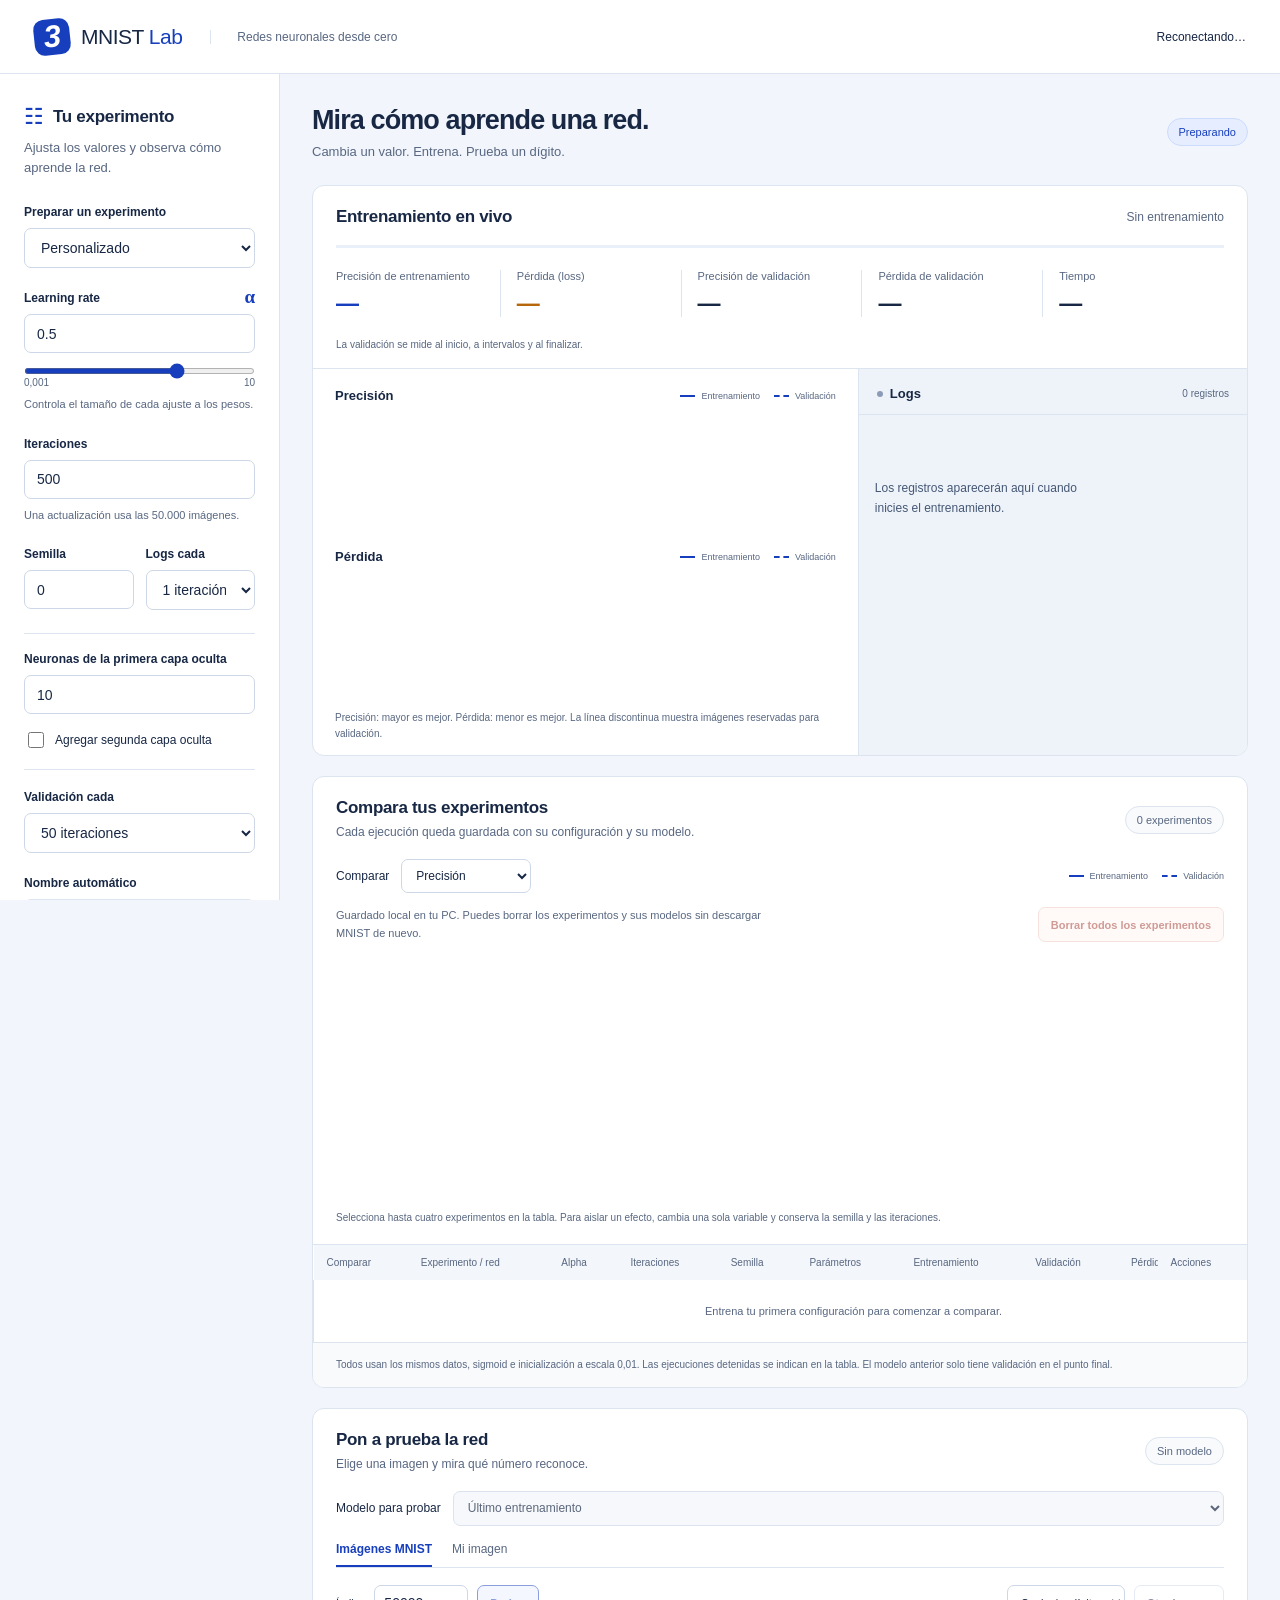
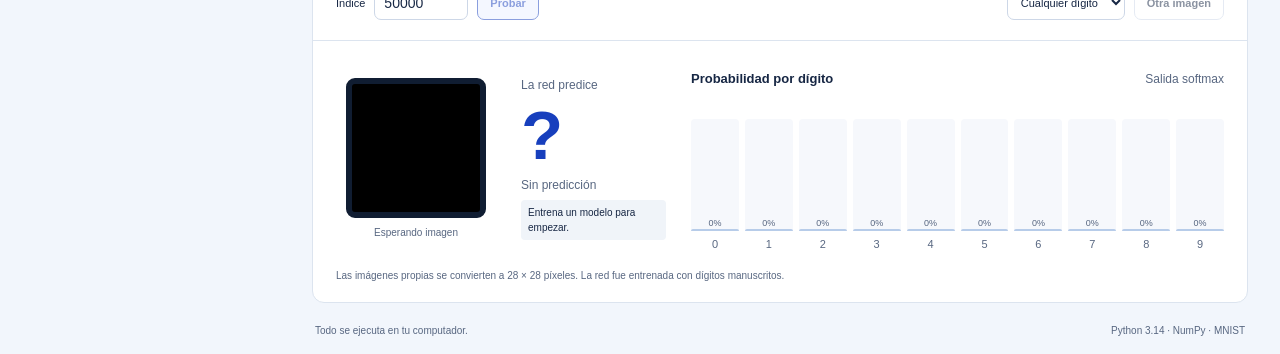
==== static/index.html @ b00fe222 "Add dashboard and code" ====
<!doctype html>
<html lang="es">
<head>
  <meta charset="utf-8">
  <meta name="viewport" content="width=device-width, initial-scale=1">
  <meta name="theme-color" content="#173fbd">
  <title>MNIST Lab — Entrenamiento visual</title>
  <link rel="icon" href="data:image/svg+xml,%3Csvg xmlns='http://www.w3.org/2000/svg' viewBox='0 0 32 32'%3E%3Crect width='32' height='32' rx='8' fill='%23173fbd'/%3E%3Ctext x='7' y='25' font-size='25' fill='white'%3E3%3C/text%3E%3C/svg%3E">
  <link rel="stylesheet" href="/static/style.css">
  <script src="/static/app.js" defer></script>
</head>
<body>
  <header class="topbar">
    <a class="brand" href="/" aria-label="MNIST Lab, inicio"><span class="brand-symbol" aria-hidden="true">3</span><span>MNIST <strong>Lab</strong></span></a>
    <span class="topbar-description">Redes neuronales desde cero</span>
    <span id="connection" class="connection"><span class="status-dot"></span>Conectando</span>
  </header>
  <main class="workspace">
    <aside class="settings-panel">
      <div class="panel-title"><span class="control-icon" aria-hidden="true">☷</span><h2>Tu experimento</h2></div>
      <p class="muted">Ajusta los valores y observa cómo aprende la red.</p>
      <form id="training-form">
        <fieldset id="settings-fields">
          <div class="field"><label for="experiment-preset">Preparar un experimento</label><select id="experiment-preset"><option value="custom">Personalizado</option><option value="baseline">Base: α 0,5 · 10 neuronas</option><option value="small-alpha">α 0,1 · 10 neuronas</option><option value="large-alpha">α 1 · 10 neuronas</option><option value="wide">α 0,5 · 32 neuronas</option><option value="wider">α 0,5 · 64 neuronas</option><option value="deep">α 0,5 · 32 → 16 neuronas</option></select></div>
          <div class="field">
            <label for="alpha">Learning rate <span class="math-label">α</span></label>
            <input id="alpha" name="alpha" type="number" min="0.000001" max="10" step="any" value="0.5" required>
            <input id="alpha-slider" type="range" min="-3" max="1" step="0.01" value="-0.30103" aria-label="Ajustar learning rate en escala logarítmica">
            <div class="range-labels"><span>0,001</span><span>10</span></div>
            <p class="field-help">Controla el tamaño de cada ajuste a los pesos.</p>
          </div>
          <div class="field"><label for="iterations">Iteraciones</label><input id="iterations" name="iterations" type="number" min="1" max="5000" step="1" value="500" required><p class="field-help">Una actualización usa las 50.000 imágenes.</p></div>
          <div class="field-row">
            <div class="field"><label for="seed">Semilla</label><input id="seed" name="seed" type="number" min="0" step="1" value="0" required></div>
            <div class="field"><label for="log-every">Logs cada</label><select id="log-every" name="log_every"><option value="1">1 iteración</option><option value="10">10 iteraciones</option><option value="50">50 iteraciones</option></select></div>
          </div>
          <div class="architecture-fields">
            <div class="field"><label for="hidden-neurons">Neuronas de la primera capa oculta</label><input id="hidden-neurons" name="hidden_neurons" type="number" min="1" max="256" step="1" value="10" required></div>
            <label class="checkbox-label" for="second-hidden-enabled"><input id="second-hidden-enabled" name="second_hidden_enabled" type="checkbox">Agregar segunda capa oculta</label>
            <div id="second-hidden-field" class="field" hidden><label for="second-hidden-neurons">Neuronas de la segunda capa oculta</label><input id="second-hidden-neurons" name="second_hidden_neurons" type="number" min="1" max="256" step="1" value="16" disabled required></div>
          </div>
          <div class="field"><label for="validation-every">Validación cada</label><select id="validation-every"><option value="10">10 iteraciones</option><option value="25">25 iteraciones</option><option value="50" selected>50 iteraciones</option><option value="100">100 iteraciones</option></select></div>
          <div class="field"><label for="experiment-name">Nombre automático</label><output id="experiment-name" for="alpha iterations seed hidden-neurons second-hidden-enabled second-hidden-neurons" aria-live="polite"></output><p class="field-help">Se actualiza con tus valores. Al guardar se añade un identificador para distinguir pruebas repetidas.</p></div>
        </fieldset>
        <button id="train-button" class="button primary" type="submit" disabled><span aria-hidden="true">▶</span> Iniciar entrenamiento</button>
        <button id="stop-button" class="button secondary" type="button" hidden>Detener entrenamiento</button>
      </form>
      <p id="form-message" class="field-help" aria-live="polite">Cargando el dataset…</p>
      <div class="network-section">
        <h3>Arquitectura seleccionada</h3>
        <div id="network-diagram" class="network-diagram" aria-label="784 entradas, 10 neuronas ocultas y 10 salidas"><div><strong>784</strong><span>Píxeles</span></div><span aria-hidden="true">→</span><div><strong>10</strong><span>Ocultas</span></div><span aria-hidden="true">→</span><div><strong>10</strong><span>Dígitos</span></div></div>
        <p id="parameter-count" class="parameter-count">7.960 parámetros</p>
        <p class="field-help">Sigmoid en las capas ocultas y softmax en la salida. Inicialización fija a escala 0,01.</p>
        <div class="dataset-line"><span>Entrenamiento</span><strong>50.000 imágenes</strong></div>
        <div class="dataset-line"><span>Validación</span><strong>10.000 reservadas</strong></div>
      </div>
    </aside>
    <div class="main-panel">
      <div class="page-heading"><div><h1>Mira cómo aprende una red.</h1><p>Cambia un valor. Entrena. Prueba un dígito.</p></div><span id="run-status" class="badge">Preparando</span></div>
      <div id="error-banner" class="error-banner" role="alert" hidden></div>
      <section class="training-section" aria-labelledby="training-title">
        <div class="section-heading"><h2 id="training-title">Entrenamiento en vivo</h2><span id="iteration-count" class="muted">Sin entrenamiento</span></div>
        <div class="progress-track" role="progressbar" id="progress" aria-label="Progreso del entrenamiento" aria-valuemin="0" aria-valuemax="100" aria-valuenow="0"><div id="progress-fill"></div></div>
        <div class="metric-strip">
          <div><span>Precisión de entrenamiento</span><strong id="accuracy-value">—</strong></div>
          <div><span>Pérdida <small>(loss)</small></span><strong id="loss-value">—</strong></div>
          <div><span>Precisión de validación</span><strong id="held-out-value">—</strong></div>
          <div><span>Pérdida de validación</span><strong id="validation-loss-value">—</strong></div>
          <div><span>Tiempo</span><strong id="elapsed-value">—</strong></div>
        </div>
        <p id="validation-note" class="validation-note">La validación se mide al inicio, a intervalos y al finalizar.</p>
        <div class="training-body">
          <div class="curves">
            <div class="chart-heading"><h3>Precisión</h3><span class="line-legend"><span class="solid-line"></span>Entrenamiento <span class="dashed-line"></span>Validación</span></div>
            <svg id="accuracy-chart" viewBox="0 0 600 158" role="img" aria-label="Precisión de entrenamiento por iteración"></svg>
            <div class="chart-heading"><h3>Pérdida</h3><span class="line-legend"><span class="solid-line"></span>Entrenamiento <span class="dashed-line"></span>Validación</span></div>
            <svg id="loss-chart" viewBox="0 0 600 158" role="img" aria-label="Pérdida de entrenamiento por iteración"></svg>
            <p class="chart-note">Precisión: mayor es mejor. Pérdida: menor es mejor. La línea discontinua muestra imágenes reservadas para validación.</p>
          </div>
          <div class="logs-panel">
            <div class="logs-heading"><h3><span class="live-dot" aria-hidden="true"></span>Logs</h3><span id="log-count">0 registros</span></div>
            <div id="logs" class="logs" tabindex="0" aria-label="Registros del entrenamiento"><p class="log-empty">Los registros aparecerán aquí cuando inicies el entrenamiento.</p></div>
          </div>
        </div>
      </section>
      <section class="comparison-section" aria-labelledby="comparison-title">
        <div class="section-heading"><div><h2 id="comparison-title">Compara tus experimentos</h2><p class="muted">Cada ejecución queda guardada con su configuración y su modelo.</p></div><span id="experiment-count" class="badge subtle">0 experimentos</span></div>
        <div class="comparison-toolbar"><label for="comparison-metric">Comparar</label><select id="comparison-metric"><option value="accuracy">Precisión</option><option value="loss">Pérdida</option></select><span class="line-legend"><span class="solid-line"></span>Entrenamiento <span class="dashed-line"></span>Validación</span></div>
        <div class="storage-toolbar"><p>Guardado local en tu PC. Puedes borrar los experimentos y sus modelos sin descargar MNIST de nuevo.</p><button id="delete-all-experiments" class="button danger compact" type="button" disabled>Borrar todos los experimentos</button></div>
        <div id="comparison-legend" class="comparison-legend"></div>
        <svg id="comparison-chart" viewBox="0 0 900 230" role="img" aria-label="Comparación de curvas entre experimentos"></svg>
        <p id="comparison-hint" class="chart-note">Selecciona hasta cuatro experimentos en la tabla. Para aislar un efecto, cambia una sola variable y conserva la semilla y las iteraciones.</p>
        <div class="experiment-table-wrap"><table class="experiment-table"><caption class="sr-only">Resultados de los experimentos guardados</caption><thead><tr><th scope="col">Comparar</th><th scope="col">Experimento / red</th><th scope="col">Alpha</th><th scope="col">Iteraciones</th><th scope="col">Semilla</th><th scope="col">Parámetros</th><th scope="col">Entrenamiento</th><th scope="col">Validación</th><th scope="col">Pérdida val.</th><th scope="col">Tiempo</th><th scope="col">Acciones</th></tr></thead><tbody id="experiment-rows"><tr><td colspan="11" class="empty-experiments">Entrena tu primera configuración para comenzar a comparar.</td></tr></tbody></table></div>
        <p class="chart-note comparison-footnote">Todos usan los mismos datos, sigmoid e inicialización a escala 0,01. Las ejecuciones detenidas se indican en la tabla. El modelo anterior solo tiene validación en el punto final.</p>
      </section>
      <section class="prediction-section" aria-labelledby="prediction-title">
        <div class="section-heading"><div><h2 id="prediction-title">Pon a prueba la red</h2><p class="muted">Elige una imagen y mira qué número reconoce.</p></div><span id="model-status" class="badge subtle">Sin modelo</span></div>
        <div class="prediction-toolbar">
          <div class="model-picker"><label for="prediction-model">Modelo para probar</label><select id="prediction-model"><option value="">Último entrenamiento</option></select></div>
          <div class="tabs" role="tablist" aria-label="Origen de la imagen"><button id="dataset-tab" type="button" role="tab" aria-selected="true" aria-controls="dataset-controls" class="tab active">Imágenes MNIST</button><button id="upload-tab" type="button" role="tab" aria-selected="false" aria-controls="upload-controls" class="tab">Mi imagen</button></div>
          <div id="dataset-controls" class="image-controls" role="tabpanel" aria-labelledby="dataset-tab">
            <label for="image-index">Índice</label><input id="image-index" type="number" min="0" max="59999" value="50000" step="1" required><button id="predict-button" class="button compact" type="button">Probar</button>
            <label class="sr-only" for="digit-filter">Dígito a buscar</label><select id="digit-filter"><option value="">Cualquier dígito</option><option>0</option><option>1</option><option>2</option><option>3</option><option>4</option><option>5</option><option>6</option><option>7</option><option>8</option><option>9</option></select><button id="random-button" class="button compact secondary" type="button">Otra imagen</button>
          </div>
          <div id="upload-controls" class="image-controls" role="tabpanel" aria-labelledby="upload-tab" hidden><label class="upload-label" for="image-file">Seleccionar imagen</label><input id="image-file" type="file" accept="image/png,image/jpeg,image/webp"><span class="field-help">Un solo dígito sobre fondo uniforme. Hasta 5 MB.</span></div>
        </div>
        <div class="prediction-body">
          <div class="digit-preview"><canvas id="digit-canvas" width="28" height="28" role="img" aria-label="Imagen del dígito que recibe la red"></canvas><span id="image-caption">Esperando imagen</span></div>
          <div class="prediction-result"><span class="muted">La red predice</span><strong id="predicted-digit" class="predicted-digit">?</strong><span id="confidence-value">Sin predicción</span><span id="expected-label" class="expected-label">Entrena un modelo para empezar.</span></div>
          <div class="probabilities"><div class="chart-heading"><h3>Probabilidad por dígito</h3><span id="probability-hint" class="muted">Salida softmax</span></div><div id="probability-bars" class="probability-bars" role="img" aria-label="Probabilidades para los dígitos del cero al nueve"></div></div>
        </div>
        <p id="prediction-note" class="chart-note">Las imágenes propias se convierten a 28 × 28 píxeles. La red fue entrenada con dígitos manuscritos.</p>
      </section>
      <footer>Todo se ejecuta en tu computador. <span>Python 3.14 · NumPy · MNIST</span></footer>
    </div>
  </main>
  <dialog id="delete-dialog" aria-labelledby="delete-dialog-title" aria-describedby="delete-dialog-description">
    <h2 id="delete-dialog-title">Borrar experimento</h2>
    <p id="delete-dialog-description"></p>
    <p class="delete-dialog-note">Esta acción no se puede deshacer. Las imágenes de MNIST se conservan.</p>
    <div class="dialog-actions"><button id="delete-dialog-cancel" class="button secondary" type="button" autofocus>Cancelar</button><button id="delete-dialog-confirm" class="button danger" type="button">Borrar experimento</button></div>
  </dialog>
</body>
</html>
---- static/style.css ----
:root{--ink:#172744;--muted:#586781;--blue:#173fbd;--cyan:#268faf;--amber:#b6670b;--line:#dce4ef;--paper:#fff;--canvas:#f2f6fc;--focus:#396bdf;font-family:"Trebuchet MS",Arial,sans-serif;color:var(--ink);background:var(--canvas);font-size:14px;color-scheme:light}
*{box-sizing:border-box}body{margin:0}button,input,select{font:inherit}button,a,input,select{-webkit-tap-highlight-color:transparent}button{cursor:pointer}button:disabled{cursor:not-allowed;opacity:.5}a{color:inherit;text-decoration:none}[hidden]{display:none!important}:focus-visible{outline:3px solid var(--focus);outline-offset:3px}h1,h2,h3,p{margin:0}h2{font-size:17px;letter-spacing:-.3px}h3{font-size:13px;font-weight:600}.muted{color:var(--muted);font-size:12px;line-height:1.5}.topbar{height:74px;padding:0 34px;display:flex;align-items:center;gap:28px;background:white;border-bottom:1px solid var(--line)}.brand{display:flex;align-items:center;gap:11px;font-size:21px;letter-spacing:-.5px}.brand strong{font-weight:400;color:var(--blue)}.brand-symbol{display:grid;place-items:center;width:36px;height:36px;border-radius:10px;background:var(--blue);color:white;font-size:31px;font-weight:bold;font-style:italic;transform:rotate(-6deg)}.topbar-description{color:var(--muted);font-size:12px;padding-left:26px;border-left:1px solid var(--line)}.connection{margin-left:auto;font-size:12px;display:flex;align-items:center;gap:7px}.status-dot{width:7px;height:7px;border-radius:50%;background:#a3adbd}.connection.connected .status-dot{background:#23865d}.connection.disconnected .status-dot{background:#bb4839}.workspace{display:grid;grid-template-columns:280px minmax(0,1fr);max-width:1600px;margin:auto;min-height:calc(100vh - 74px)}.settings-panel{padding:32px 24px;background:#fff;border-right:1px solid var(--line)}.panel-title{display:flex;align-items:center;gap:9px;margin-bottom:10px}.control-icon{color:var(--blue);font-size:22px;line-height:1}.settings-panel>.muted{margin-bottom:28px;font-size:13px}fieldset{border:0;padding:0;margin:0;min-width:0}.field{margin-bottom:23px;min-width:0}.field label{display:block;font-weight:600;margin-bottom:9px;font-size:12px}.math-label{color:var(--blue);float:right;font-family:Georgia,serif;font-size:19px;line-height:12px}input[type=number],select{width:100%;min-width:0;border:1px solid #cdd7e7;border-radius:7px;padding:10px 12px;background:#fff;color:var(--ink);min-height:39px}input[type=number]{font-variant-numeric:tabular-nums}input:disabled,select:disabled{background:#f2f5f9}input[type=range]{width:100%;margin:15px 0 3px;accent-color:var(--blue);height:6px}.range-labels{display:flex;justify-content:space-between;color:var(--muted);font-size:10px}.field-help{font-size:11px;line-height:1.6;color:var(--muted);margin-top:8px}.field-row{display:grid;grid-template-columns:1fr 1fr;gap:12px}.button{display:inline-flex;align-items:center;justify-content:center;gap:9px;border:1px solid var(--blue);background:#eaf0ff;color:var(--blue);border-radius:7px;padding:11px 16px;font-weight:600;font-size:12px;min-height:40px}.button:hover:not(:disabled){filter:brightness(.96)}.button.primary{background:var(--blue);color:#fff;width:100%}.button.secondary{background:#fff;border-color:#cbd6e7;color:var(--ink)}#stop-button{width:100%;margin-top:9px}.network-section{margin-top:30px;padding-top:24px;border-top:1px solid var(--line)}.network-diagram{display:flex;justify-content:space-between;align-items:center;margin:21px 0;color:#90a3c3}.network-diagram div{display:flex;align-items:center;flex-direction:column;color:var(--ink)}.network-diagram strong{border:1px solid #b5c8e5;background:#f0f5fd;border-radius:50%;width:47px;height:47px;display:grid;place-items:center;font-size:16px}.network-diagram span{margin-top:7px;font-size:10px}.dataset-line{display:flex;justify-content:space-between;font-size:10px;margin-top:13px;color:var(--muted)}.dataset-line strong{font-weight:500;color:var(--ink)}.main-panel{padding:30px 32px 16px;min-width:0}.page-heading{display:flex;align-items:center;justify-content:space-between;gap:15px;margin-bottom:26px}h1{font-size:27px;font-weight:600;letter-spacing:-.9px;line-height:1.2}.page-heading p{font-size:13px;color:var(--muted);margin-top:8px}.badge{white-space:nowrap;font-size:11px;color:var(--blue);background:#e5edff;border:1px solid #ccdcfc;border-radius:20px;padding:7px 11px}.badge.running{color:#147087;background:#e6f4f9;border-color:#c8e6ed}.badge.complete{color:#196745;background:#eaf5ed;border-color:#d1e7d6}.badge.subtle{color:var(--muted);background:#f8fafc;border-color:var(--line)}.training-section,.prediction-section{background:white;border:1px solid var(--line);border-radius:12px;overflow:hidden}.section-heading{display:flex;align-items:center;justify-content:space-between;gap:15px;padding:21px 23px 18px}.section-heading p{margin-top:5px}.progress-track{height:3px;background:#eaf0f9;margin:0 23px}.progress-track div{background:var(--blue);width:0;height:100%;transition:width .25s ease-out}.metric-strip{display:grid;grid-template-columns:1.35fr 1fr 1.35fr .7fr;padding:22px 23px 20px;gap:16px}.metric-strip>div{border-right:1px solid var(--line);padding-right:10px;min-width:0}.metric-strip>div:last-child{border:0}.metric-strip span{display:block;font-size:11px;color:var(--muted);margin-bottom:8px}.metric-strip strong{font-size:25px;font-weight:600;letter-spacing:-.6px;font-variant-numeric:tabular-nums}#accuracy-value{color:var(--blue)}#loss-value{color:var(--amber)}.metric-strip small{font-size:inherit}.training-body{display:grid;grid-template-columns:minmax(0,1.4fr) minmax(270px,1fr);border-top:1px solid var(--line)}.curves{padding:19px 22px 13px;min-width:0}.chart-heading{display:flex;justify-content:space-between;align-items:center;gap:10px}.legend{font-size:10px;display:flex;align-items:center;gap:6px}.legend:before{content:"";width:14px;height:3px;border-radius:2px;background:currentColor}.accuracy-legend{color:var(--blue)}.loss-legend{color:var(--amber)}.curves svg{display:block;width:100%;height:auto;margin:4px 0 10px;font-family:Arial,sans-serif}.chart-note{font-size:10px;line-height:1.6;color:var(--muted)}.logs-panel{background:#eef3fa;border-left:1px solid var(--line);min-width:0;display:flex;flex-direction:column}.logs-heading{padding:17px 18px 13px;display:flex;align-items:center;justify-content:space-between;border-bottom:1px solid #dce4ef}.logs-heading h3{display:flex;align-items:center;gap:7px}.logs-heading>span{font-size:10px;color:var(--muted)}.live-dot{width:6px;height:6px;border-radius:50%;background:#8c9cb7}.logs-panel.running .live-dot{background:var(--cyan)}.logs{font-family:Menlo,Consolas,monospace;font-size:10px;line-height:2.15;padding:14px 16px;overflow:auto;height:330px;scrollbar-width:thin;white-space:nowrap;color:#455774;font-variant-numeric:tabular-nums}.log-line:last-child{color:var(--blue)}.log-empty{white-space:normal;font-family:"Trebuchet MS",sans-serif;font-size:12px;line-height:1.6;max-width:230px;padding-top:50px}.prediction-section{margin-top:20px}.prediction-toolbar{padding:0 23px 18px;border-bottom:1px solid var(--line)}.tabs{display:flex;gap:20px;margin-bottom:16px;border-bottom:1px solid var(--line)}.tab{background:none;border:0;border-bottom:2px solid transparent;padding:0 0 9px;font-size:12px;color:var(--muted)}.tab.active{color:var(--blue);border-color:var(--blue);font-weight:600}.image-controls{display:flex;align-items:center;gap:9px;flex-wrap:wrap;min-height:38px}.image-controls label{font-size:11px}.image-controls input[type=number]{width:94px;padding:7px 9px;min-height:35px}.image-controls select{width:auto;min-height:35px;padding:7px 9px;font-size:11px;margin-left:auto}.compact{padding:7px 12px;min-height:35px;font-size:11px}.upload-label{background:#eaf0ff;color:var(--blue);font-weight:600;border-radius:7px;padding:10px 14px;cursor:pointer}.image-controls input[type=file]{font-size:11px;max-width:235px}.image-controls>.field-help{margin:0}.prediction-body{display:grid;grid-template-columns:160px 145px minmax(0,1fr);gap:25px;padding:25px 23px 18px;align-items:center}.digit-preview{display:flex;flex-direction:column;align-items:center;gap:9px}.digit-preview canvas{image-rendering:pixelated;background:#000;width:140px;height:140px;border:6px solid #101d32;border-radius:9px}.digit-preview>span{font-size:10px;color:var(--muted);text-align:center}.prediction-result{display:flex;flex-direction:column;align-items:flex-start;gap:4px}.predicted-digit{font-size:69px;line-height:1.1;font-weight:600;letter-spacing:-3px;color:var(--blue)}#confidence-value{font-size:12px;color:var(--muted)}.expected-label{font-size:10px;padding:5px 7px;background:#f0f4f9;border-radius:4px;line-height:1.5;margin-top:4px}.expected-label.correct{color:#196745;background:#edf6ee}.expected-label.incorrect{color:#a64432;background:#fff0eb}.probabilities{min-width:0;align-self:stretch;padding-top:4px}.probability-bars{display:flex;align-items:stretch;justify-content:space-between;height:150px;gap:6px;margin-top:12px}.probability-column{flex:1;min-width:0;display:flex;flex-direction:column;align-items:center;justify-content:flex-end;gap:7px;font-size:11px;color:var(--muted)}.bar-track{height:112px;width:100%;display:flex;align-items:flex-end;position:relative;background:#f6f8fc;border-radius:4px 4px 0 0}.bar-fill{background:#b7cce9;width:100%;height:0;min-height:2px;border-radius:4px 4px 0 0;transition:height .2s ease-out}.probability-column.winner{font-weight:bold;color:var(--blue)}.winner .bar-fill{background:var(--blue)}.bar-value{font-size:9px;font-weight:400;position:absolute;bottom:calc(var(--probability,0%) + 3px);width:100%;text-align:center;color:var(--muted)}.prediction-section>.chart-note{padding:0 23px 18px}.error-banner{padding:13px 16px;background:#fff1ec;border:1px solid #f2c5b9;color:#a33e28;border-radius:8px;font-size:12px;line-height:1.5;margin-bottom:18px}footer{display:flex;justify-content:space-between;gap:12px;padding:20px 3px 0;color:var(--muted);font-size:10px;line-height:1.5}.sr-only{position:absolute;width:1px;height:1px;padding:0;margin:-1px;overflow:hidden;clip:rect(0,0,0,0);white-space:nowrap;border:0}
@media(min-width:1450px){.main-panel{padding:34px 42px}.curves svg{max-height:170px}.logs{height:398px}}
@media(max-width:1100px){.workspace{grid-template-columns:250px minmax(0,1fr)}.settings-panel{padding:28px 20px}.main-panel{padding:27px 22px}.training-body{grid-template-columns:1fr}.logs-panel{border-left:0;border-top:1px solid var(--line)}.logs{height:180px}.prediction-body{grid-template-columns:130px 120px minmax(0,1fr);gap:12px}.digit-preview canvas{width:120px;height:120px}.probability-bars{gap:4px}.metric-strip{gap:10px}.metric-strip strong{font-size:22px}.bar-value{font-size:8px}.page-heading{align-items:flex-start}h1{font-size:24px}}
@media(max-width:760px){.topbar{height:64px;padding:0 19px}.topbar-description{display:none}.workspace{grid-template-columns:1fr}.settings-panel{border-right:0;border-bottom:1px solid var(--line);padding:24px 20px}.settings-panel>.muted{margin-bottom:20px}#settings-fields{display:grid;grid-template-columns:1fr 1fr;gap:0 18px}.field-row{grid-column:1/-1}.field{margin-bottom:16px}.network-section{display:none}.main-panel{padding:24px 16px}.page-heading{gap:10px;margin-bottom:20px}.page-heading p{max-width:210px;line-height:1.5}h1{font-size:24px;max-width:230px}.badge{font-size:10px;padding:6px 9px}.section-heading{padding:18px 17px;align-items:flex-start}.metric-strip{grid-template-columns:1fr 1fr;gap:20px 12px;padding:20px 17px}.metric-strip>div:nth-child(2){border:0}.progress-track{margin:0 17px}.curves{padding:17px}.prediction-toolbar{padding:0 17px 17px}.prediction-body{grid-template-columns:1fr 1fr;gap:20px;padding:22px 17px}.prediction-result{align-items:center}.probabilities{grid-column:1/-1}.probability-bars{gap:9px}.bar-value{font-size:10px}.prediction-section>.chart-note{padding:0 17px 18px}.image-controls select{margin-left:0;flex:1}.image-controls input[type=file]{max-width:100%;width:100%}footer{flex-direction:column}.logs{height:205px;font-size:10px}.connection{font-size:10px}}
@media(prefers-reduced-motion:reduce){*,*:before,*:after{transition:none!important;animation:none!important;scroll-behavior:auto!important}}
input[type=text]{width:100%;min-width:0;border:1px solid #cdd7e7;border-radius:7px;padding:10px 12px;background:#fff;color:var(--ink);min-height:39px;font-size:12px}.optional-label{font-weight:400;color:var(--muted);font-size:10px}.architecture-fields{border-top:1px solid var(--line);border-bottom:1px solid var(--line);padding:18px 0;margin:0 0 20px}.architecture-fields .field{margin-bottom:15px}.architecture-fields .field:last-child{margin-bottom:0}.checkbox-label{display:flex;gap:8px;align-items:center;font-size:12px;cursor:pointer;line-height:1.5}.checkbox-label input{width:16px;height:16px;accent-color:var(--blue);flex-shrink:0}#second-hidden-field{margin-top:17px}.network-diagram.two-hidden strong{width:40px;height:40px;font-size:14px}.parameter-count{font-size:12px;color:var(--blue);font-variant-numeric:tabular-nums;text-align:center}.metric-strip{grid-template-columns:repeat(5,minmax(0,1fr))}.metric-strip strong{font-size:23px}.validation-note{padding:0 23px 15px;font-size:10px;color:var(--muted);line-height:1.6}.line-legend{display:flex;gap:6px;align-items:center;font-size:9px;color:var(--muted);white-space:nowrap}.solid-line,.dashed-line{display:inline-block;width:15px;border-top:2px solid var(--blue);flex-shrink:0}.dashed-line{border-top-style:dashed;margin-left:8px}.comparison-section{background:white;border:1px solid var(--line);border-radius:12px;overflow:hidden;margin-top:20px}.comparison-toolbar{display:flex;gap:12px;align-items:center;padding:0 23px 14px;font-size:12px}.comparison-toolbar select{width:130px;font-size:12px;min-height:34px;padding:7px 10px}.comparison-toolbar .line-legend{margin-left:auto}.comparison-legend{display:flex;gap:10px;flex-wrap:wrap;padding:0 23px 10px}.comparison-legend span{display:flex;gap:7px;align-items:center;font-size:11px;line-height:1.5}.experiment-swatch{display:inline-block;width:8px;height:8px;border-radius:50%;flex-shrink:0}#comparison-chart{display:block;width:100%;height:auto;padding:0 14px;max-height:280px}#comparison-hint{padding:8px 23px 18px}.experiment-table-wrap{overflow:auto;border-top:1px solid var(--line);scrollbar-width:thin}.experiment-table{border-collapse:collapse;width:100%;min-width:1080px;text-align:left;font-size:11px;font-variant-numeric:tabular-nums}.experiment-table th{background:#f3f6fb;color:var(--muted);font-size:10px;font-weight:500;padding:12px 13px;white-space:nowrap}.experiment-table td{padding:13px;border-bottom:1px solid var(--line);vertical-align:middle;white-space:nowrap}.experiment-table tr:last-child td{border-bottom:0}.experiment-table input[type=checkbox]{accent-color:var(--blue);width:15px;height:15px}.experiment-name{display:block;font-weight:600;font-size:12px;max-width:220px;white-space:normal;word-break:break-word}.experiment-detail{display:block;font-size:10px;color:var(--muted);margin-top:4px}.experiment-state{display:inline-block;font-size:9px;padding:3px 6px;background:#edf2f8;color:#586781;border-radius:4px;margin-top:5px}.experiment-table .empty-experiments{padding:25px;text-align:center;color:var(--muted)}.comparison-footnote{padding:14px 23px;background:#f8fafc;border-top:1px solid var(--line)}.model-picker{display:flex;align-items:center;gap:12px;margin-bottom:16px;font-size:12px}.model-picker select{flex:1;min-width:0;font-size:12px;padding:8px 10px;min-height:35px}
@media(max-width:1100px){.metric-strip{grid-template-columns:repeat(3,minmax(0,1fr));row-gap:17px}.metric-strip>div:nth-child(3){border:0}.line-legend{font-size:9px}}
@media(max-width:760px){#settings-fields>.field:first-child,#settings-fields>.architecture-fields,#settings-fields>.field:last-child{grid-column:1/-1}.metric-strip{grid-template-columns:1fr 1fr}.metric-strip>div:nth-child(3){border-right:1px solid var(--line)}.metric-strip>div:nth-child(4){border:0}.validation-note{padding:0 17px 14px}.comparison-toolbar{padding:0 17px 14px;flex-wrap:wrap}.comparison-toolbar .line-legend{margin-left:0}.comparison-legend{padding:0 17px 10px}#comparison-hint,.comparison-footnote{padding-left:17px;padding-right:17px}.model-picker{flex-direction:column;align-items:stretch;gap:7px}.line-legend{gap:4px;font-size:8px}.solid-line,.dashed-line{width:12px}}
@media(min-width:761px){.settings-panel{position:sticky;top:12px;align-self:start;max-height:calc(100vh - 74px);overflow:auto;scrollbar-width:thin}}
.button.danger{color:#a1372c;background:#fff5f2;border-color:#edc4bb}.storage-toolbar{display:flex;align-items:center;justify-content:space-between;gap:16px;padding:0 23px 18px}.storage-toolbar p{font-size:11px;color:var(--muted);line-height:1.6;max-width:450px}.storage-toolbar button{flex-shrink:0}.experiment-actions{display:flex;gap:7px}.experiment-table th:last-child,.experiment-table td:last-child{position:sticky;right:0;border-left:1px solid var(--line);background:white}.experiment-table th:last-child{background:#f3f6fb}#delete-dialog{border:1px solid var(--line);border-radius:12px;padding:26px;max-width:460px;width:calc(100% - 32px);color:var(--ink);box-shadow:0 18px 70px #17274430}#delete-dialog::backdrop{background:#17274460}#delete-dialog-description{font-size:13px;line-height:1.7;margin-top:14px}.delete-dialog-note{font-size:11px;line-height:1.6;color:var(--muted);margin-top:12px}.dialog-actions{display:flex;justify-content:flex-end;gap:10px;margin-top:24px}@media(max-width:760px){.storage-toolbar{padding:0 17px 18px;align-items:flex-start;flex-direction:column}.dialog-actions{flex-wrap:wrap}}

#experiment-name{display:block;padding:10px 12px;border:1px solid var(--line);border-radius:7px;background:#f8fafc;font-size:12px;line-height:1.7;overflow-wrap:anywhere}
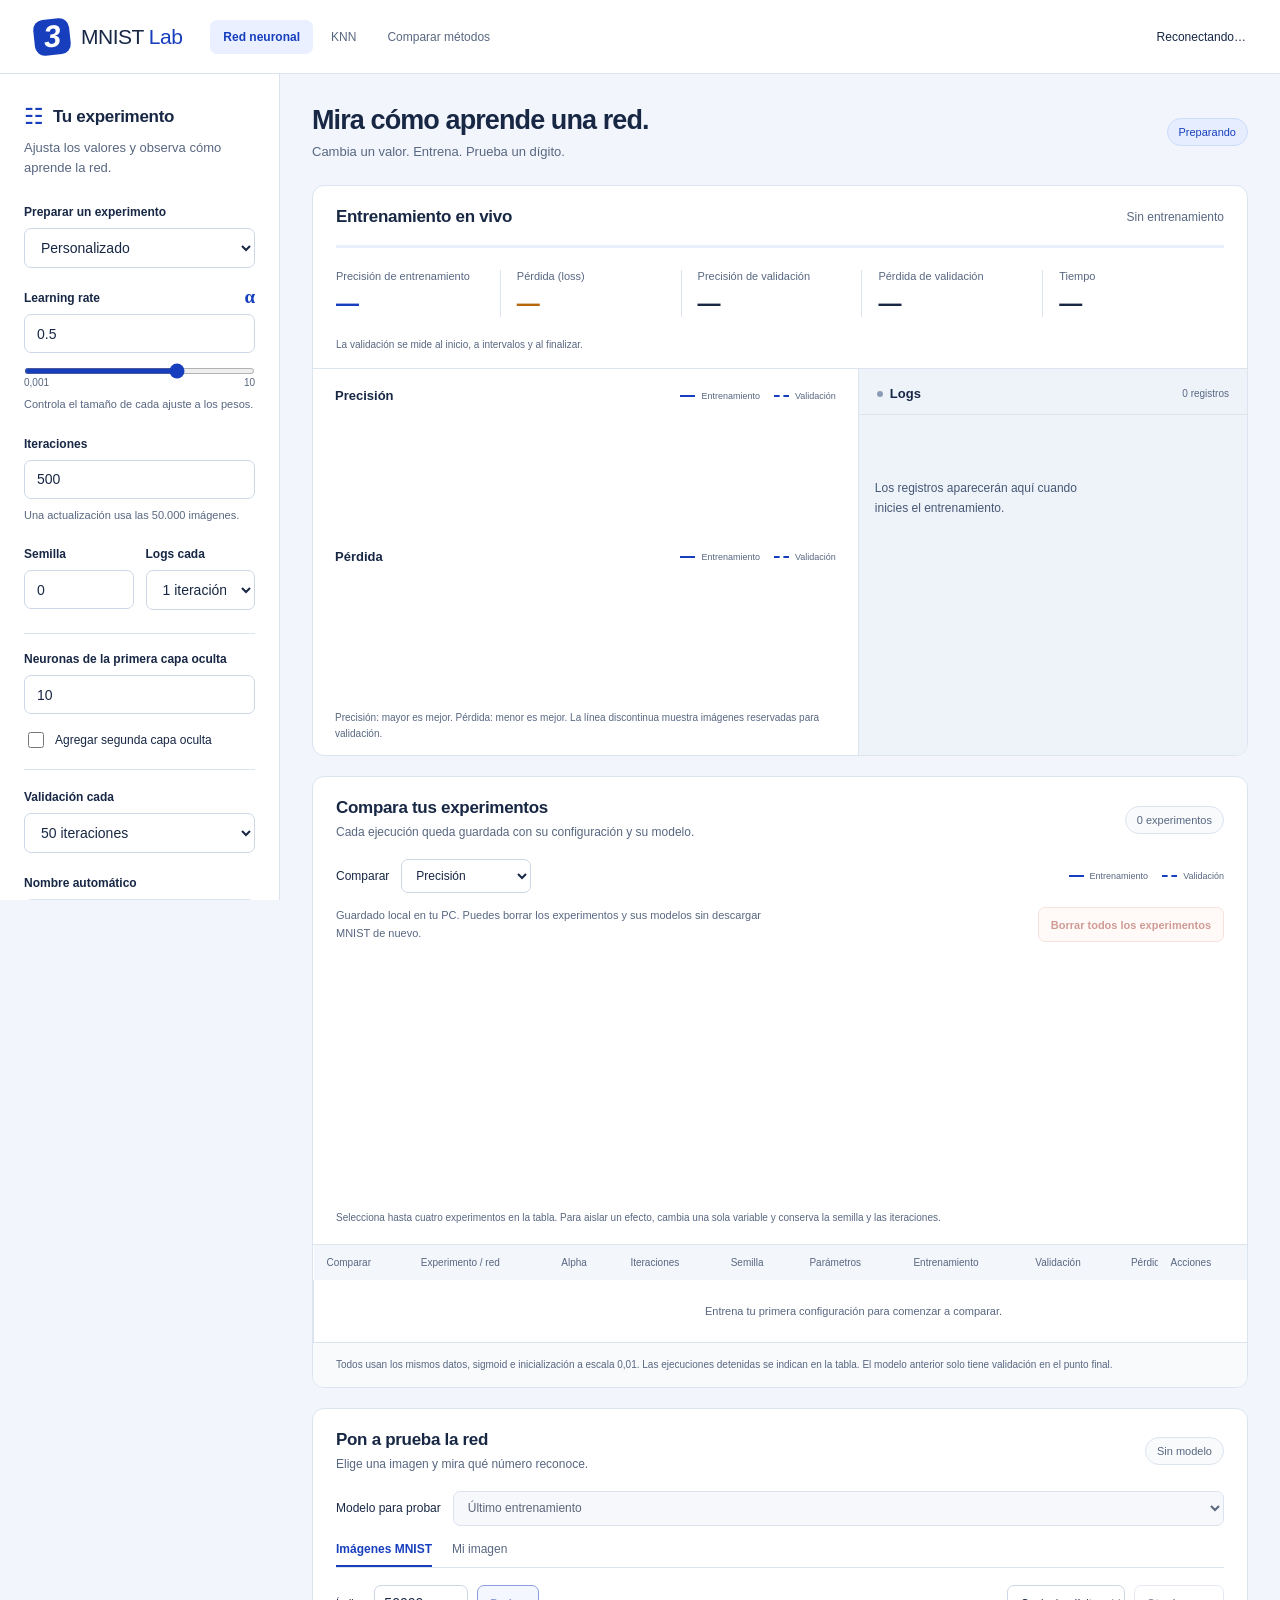
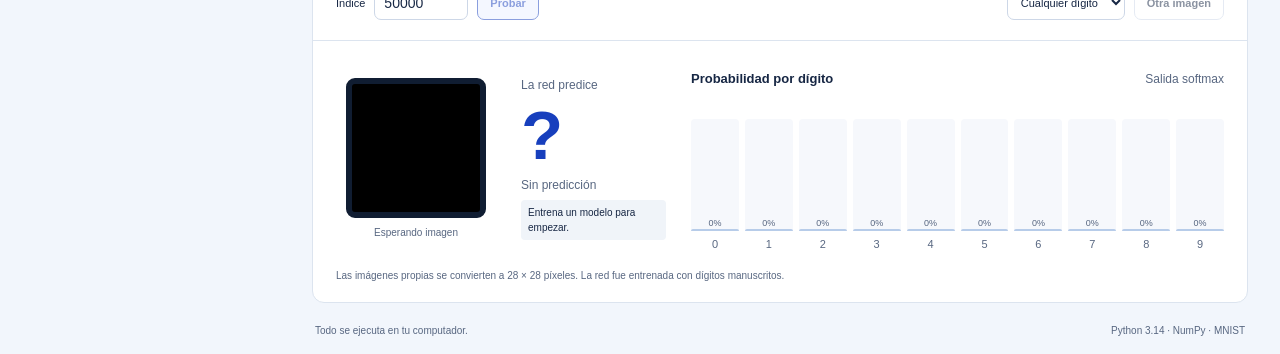
==== commit 891dd2f9: "knn example" ====
--- a/static/index.html
+++ b/static/index.html
@@ -7,12 +7,13 @@
   <title>MNIST Lab — Entrenamiento visual</title>
   <link rel="icon" href="data:image/svg+xml,%3Csvg xmlns='http://www.w3.org/2000/svg' viewBox='0 0 32 32'%3E%3Crect width='32' height='32' rx='8' fill='%23173fbd'/%3E%3Ctext x='7' y='25' font-size='25' fill='white'%3E3%3C/text%3E%3C/svg%3E">
   <link rel="stylesheet" href="/static/style.css">
+  <link rel="stylesheet" href="/static/lab.css">
   <script src="/static/app.js" defer></script>
 </head>
 <body>
   <header class="topbar">
     <a class="brand" href="/" aria-label="MNIST Lab, inicio"><span class="brand-symbol" aria-hidden="true">3</span><span>MNIST <strong>Lab</strong></span></a>
-    <span class="topbar-description">Redes neuronales desde cero</span>
+    <nav class="module-nav" aria-label="Módulos del laboratorio"><a href="/" aria-current="page">Red neuronal</a><a href="/knn">KNN</a><a href="/compare">Comparar métodos</a></nav>
     <span id="connection" class="connection"><span class="status-dot"></span>Conectando</span>
   </header>
   <main class="workspace">
--- a/static/lab.css
+++ b/static/lab.css
@@ -0,0 +1,3 @@
+.module-nav{display:flex;gap:5px;align-items:center;flex-wrap:wrap}.module-nav a{padding:10px 13px;border-radius:7px;color:var(--muted);font-size:12px;white-space:nowrap}.module-nav a:hover{background:#f0f4fc}.module-nav a[aria-current=page]{background:#eaf0ff;color:var(--blue);font-weight:600}.lab-card{background:#fff;border:1px solid var(--line);border-radius:12px;overflow:hidden;margin-bottom:20px}.lab-workspace .page-heading h1{max-width:none}.lab-workspace .settings-panel{max-height:calc(100vh - 90px)}.lab-workspace .section-heading{flex-wrap:wrap}.lesson-card{border-top:1px solid var(--line);margin-top:25px;padding-top:22px}.lesson-card p{font-size:12px;line-height:1.8;color:var(--muted);margin-top:12px}.field-help a{color:var(--blue);text-decoration:underline}.lab-logs{background:#eef3fa;color:#455774;white-space:pre-wrap;overflow:auto;max-height:170px;min-height:90px;margin:18px 0 0;padding:16px 23px;font:11px/1.8 Menlo,Consolas,monospace;overflow-wrap:anywhere}.lab-table-wrap{overflow:auto}.lab-table{width:100%;border-collapse:collapse;text-align:left;font-size:12px;font-variant-numeric:tabular-nums}.lab-table th{background:#f3f6fb;font-size:11px;color:var(--muted);font-weight:500}.lab-table td,.lab-table th{padding:13px 16px;border-bottom:1px solid var(--line);white-space:nowrap}.lab-table td:first-child{white-space:normal;min-width:140px;max-width:340px;overflow-wrap:anywhere}.lab-table tr:last-child td{border-bottom:0}.lab-table .button{padding:6px 10px;min-height:32px}.lab-row-actions{display:flex;gap:6px}.lab-history-selected{background:#f1f5ff}.lab-metrics{display:grid;grid-template-columns:repeat(4,minmax(0,1fr));gap:18px;padding:20px 23px}.lab-metric span{display:block;font-size:11px;line-height:1.5;color:var(--muted)}.lab-metric strong{display:block;font-size:25px;letter-spacing:-.5px;margin-top:8px;font-variant-numeric:tabular-nums;color:var(--blue)}.lab-chart{padding:5px 23px 20px}.lab-chart svg{display:block;width:100%;height:auto;max-height:300px;font-family:Arial,sans-serif}.lab-two-columns{display:grid;grid-template-columns:repeat(2,minmax(0,1fr));gap:28px;padding:0 23px 23px}.lab-two-columns>div{min-width:0}.lab-two-columns h3{margin:12px 0}.confusion-wrap{overflow:auto;margin-top:14px;margin-bottom:20px}.confusion-table{border-collapse:collapse;font-size:10px;text-align:center;width:100%;min-width:320px}.confusion-table td,.confusion-table th{padding:7px 5px;min-width:24px;border:2px solid white}.confusion-table th{color:var(--muted);font-weight:500;background:#f3f6fb}.confusion-table caption{text-align:left;padding:0 0 8px;color:var(--muted);font-size:10px}.result-toolbar{display:flex;align-items:center;gap:14px;padding:0 23px 12px;font-size:12px}.result-toolbar select{width:110px}.lab-footnote{padding:18px 23px;font-size:11px;line-height:1.8;color:var(--muted);background:#f8fafc;border-top:1px solid var(--line)}.lab-predict-controls{display:flex;align-items:flex-start;gap:16px;flex-wrap:wrap;padding:0 23px}.lab-predict-controls>.field{max-width:340px;flex:1;min-width:170px}.lab-predict-controls>.button{margin-top:23px}.iris-inputs{display:grid;grid-template-columns:repeat(4,minmax(100px,1fr));gap:12px;flex:1}.neighbor-result{padding:0 23px 23px}.neighbor-heading{display:flex;gap:20px;align-items:center;flex-wrap:wrap;margin:12px 0 20px}.digit-thumbnail{width:64px;height:64px;image-rendering:pixelated;background:#000;border-radius:8px;flex-shrink:0}.neighbor-heading .digit-thumbnail{width:90px;height:90px}.neighbor-heading strong{display:block;font-size:24px;color:var(--blue);margin:6px 0}.neighbor-heading p{font-size:12px;line-height:1.8;color:var(--muted)}.vote-list{display:flex;gap:8px;flex-wrap:wrap;margin-bottom:20px}.vote-list span{font-size:12px;background:#eef3fc;border-radius:6px;padding:7px 10px}.neighbors-grid,.disagreement-examples{display:grid;grid-template-columns:repeat(auto-fill,minmax(140px,1fr));gap:14px}.neighbor-card,.disagreement-card{border:1px solid var(--line);border-radius:9px;padding:14px;background:#f8fafc}.neighbor-card p,.disagreement-card p{font-size:11px;line-height:1.8;margin-top:7px;overflow-wrap:anywhere}.disagreement-examples{padding:0 23px 23px}.comparison-summary{margin:0 23px 20px;padding:16px 18px;border-radius:8px;background:#edf4ff;color:#24406e;font-size:13px;line-height:1.8}.correct-label{color:#196745}.wrong-label{color:#a1372c}.lab-empty{padding:24px;color:var(--muted);font-size:12px;line-height:1.8}.lab-run-name{font-weight:600;font-size:12px}.lab-run-date{display:block;color:var(--muted);font-size:10px;margin-top:6px}.lab-workspace input[type=text]{font-size:13px}.lab-workspace .settings-panel>.muted{margin-bottom:25px}
+@media(max-width:1100px){.module-nav a{padding:9px;font-size:11px}.topbar{gap:12px;padding:0 22px}.lab-two-columns{grid-template-columns:1fr}.iris-inputs{grid-template-columns:repeat(2,minmax(100px,1fr))}}
+@media(max-width:760px){.topbar{height:auto;min-height:74px;padding:12px 16px;gap:10px;flex-wrap:wrap}.module-nav{order:3;flex-basis:100%;border-top:1px solid var(--line);padding-top:7px}.module-nav a{flex:1;text-align:center}.lab-workspace .settings-panel{max-height:none}.lab-workspace .page-heading p{max-width:none}.lab-metrics{grid-template-columns:repeat(2,minmax(0,1fr));padding:18px}.lab-two-columns{padding:0 17px 18px;gap:8px}.lab-chart{padding:0 10px 18px}.lab-predict-controls{padding:0 17px}.lab-predict-controls>.button{margin-top:0;margin-bottom:18px}.lab-footnote{padding:15px 17px}.neighbor-result{padding:0 17px 18px}.comparison-summary{margin:0 17px 18px}.lab-metric strong{font-size:22px}.lab-table td,.lab-table th{padding:12px}.lab-workspace .section-heading>.button{max-width:100%}}
